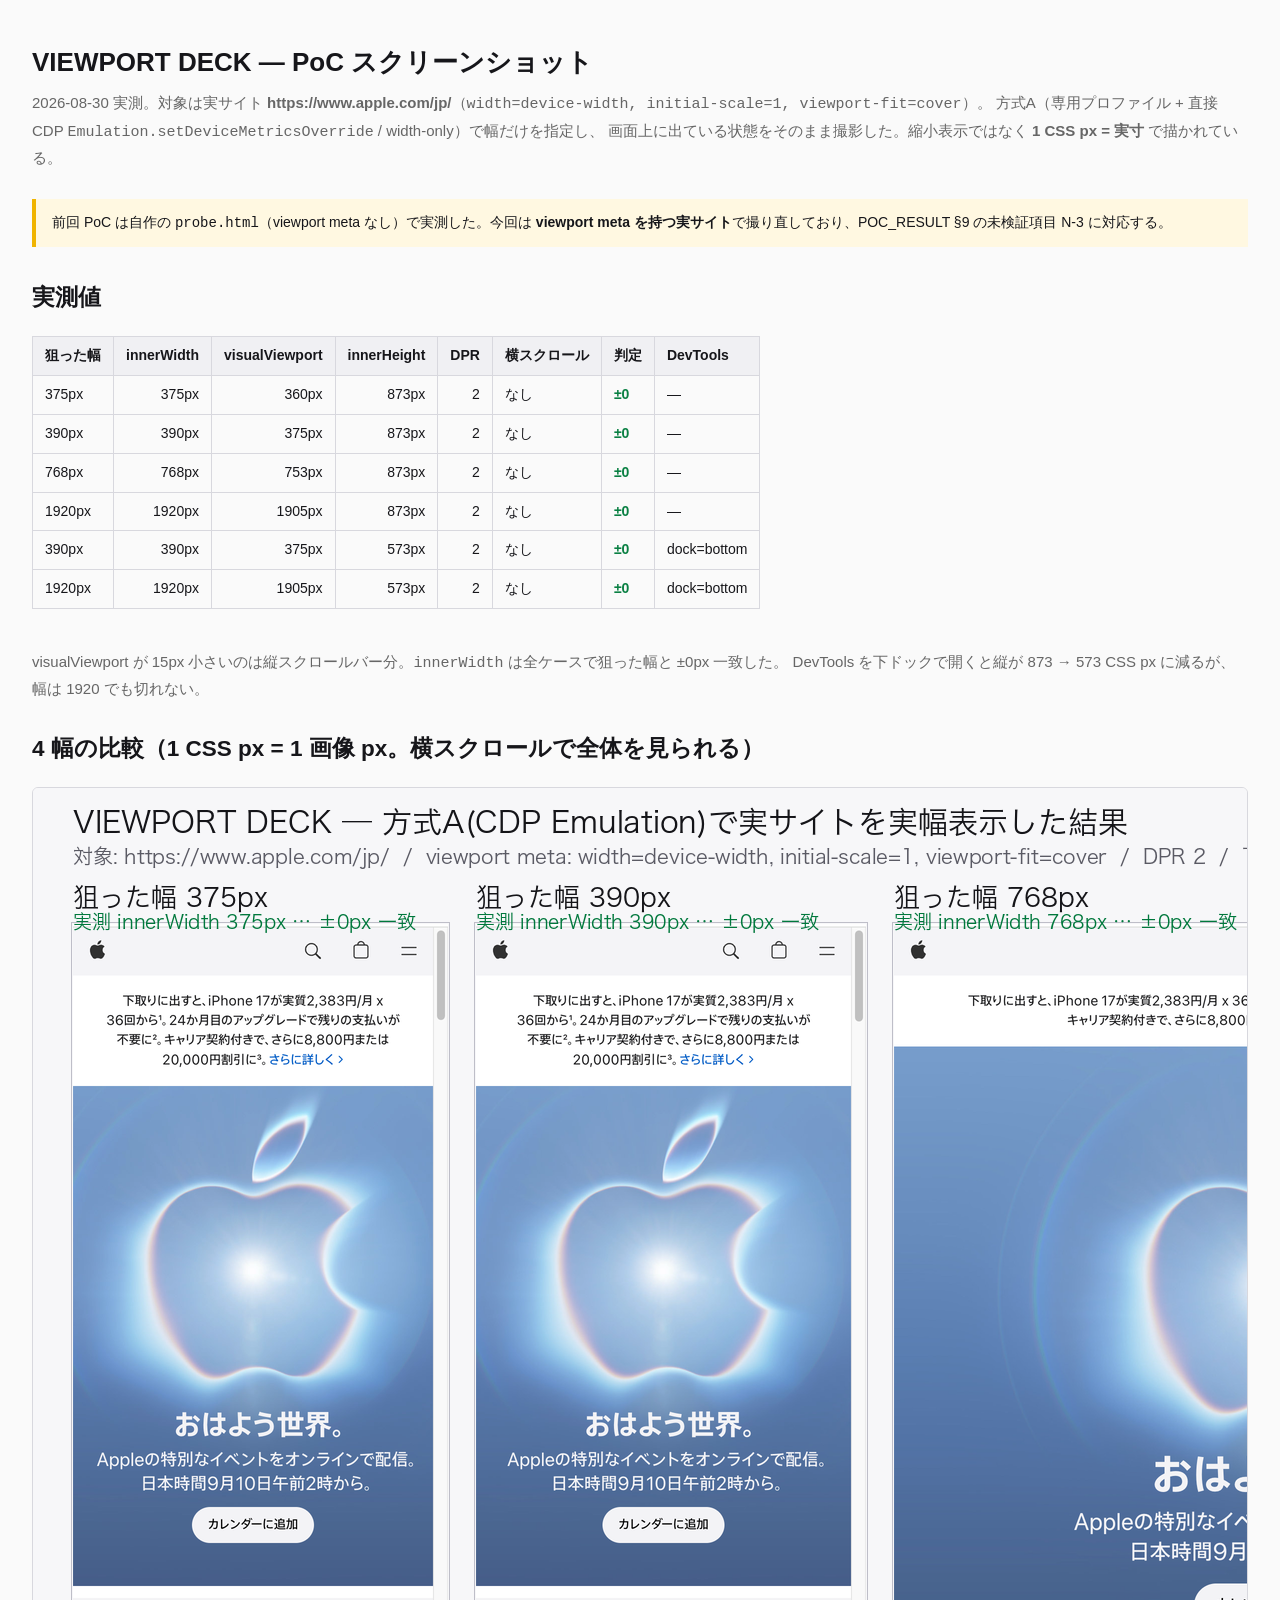
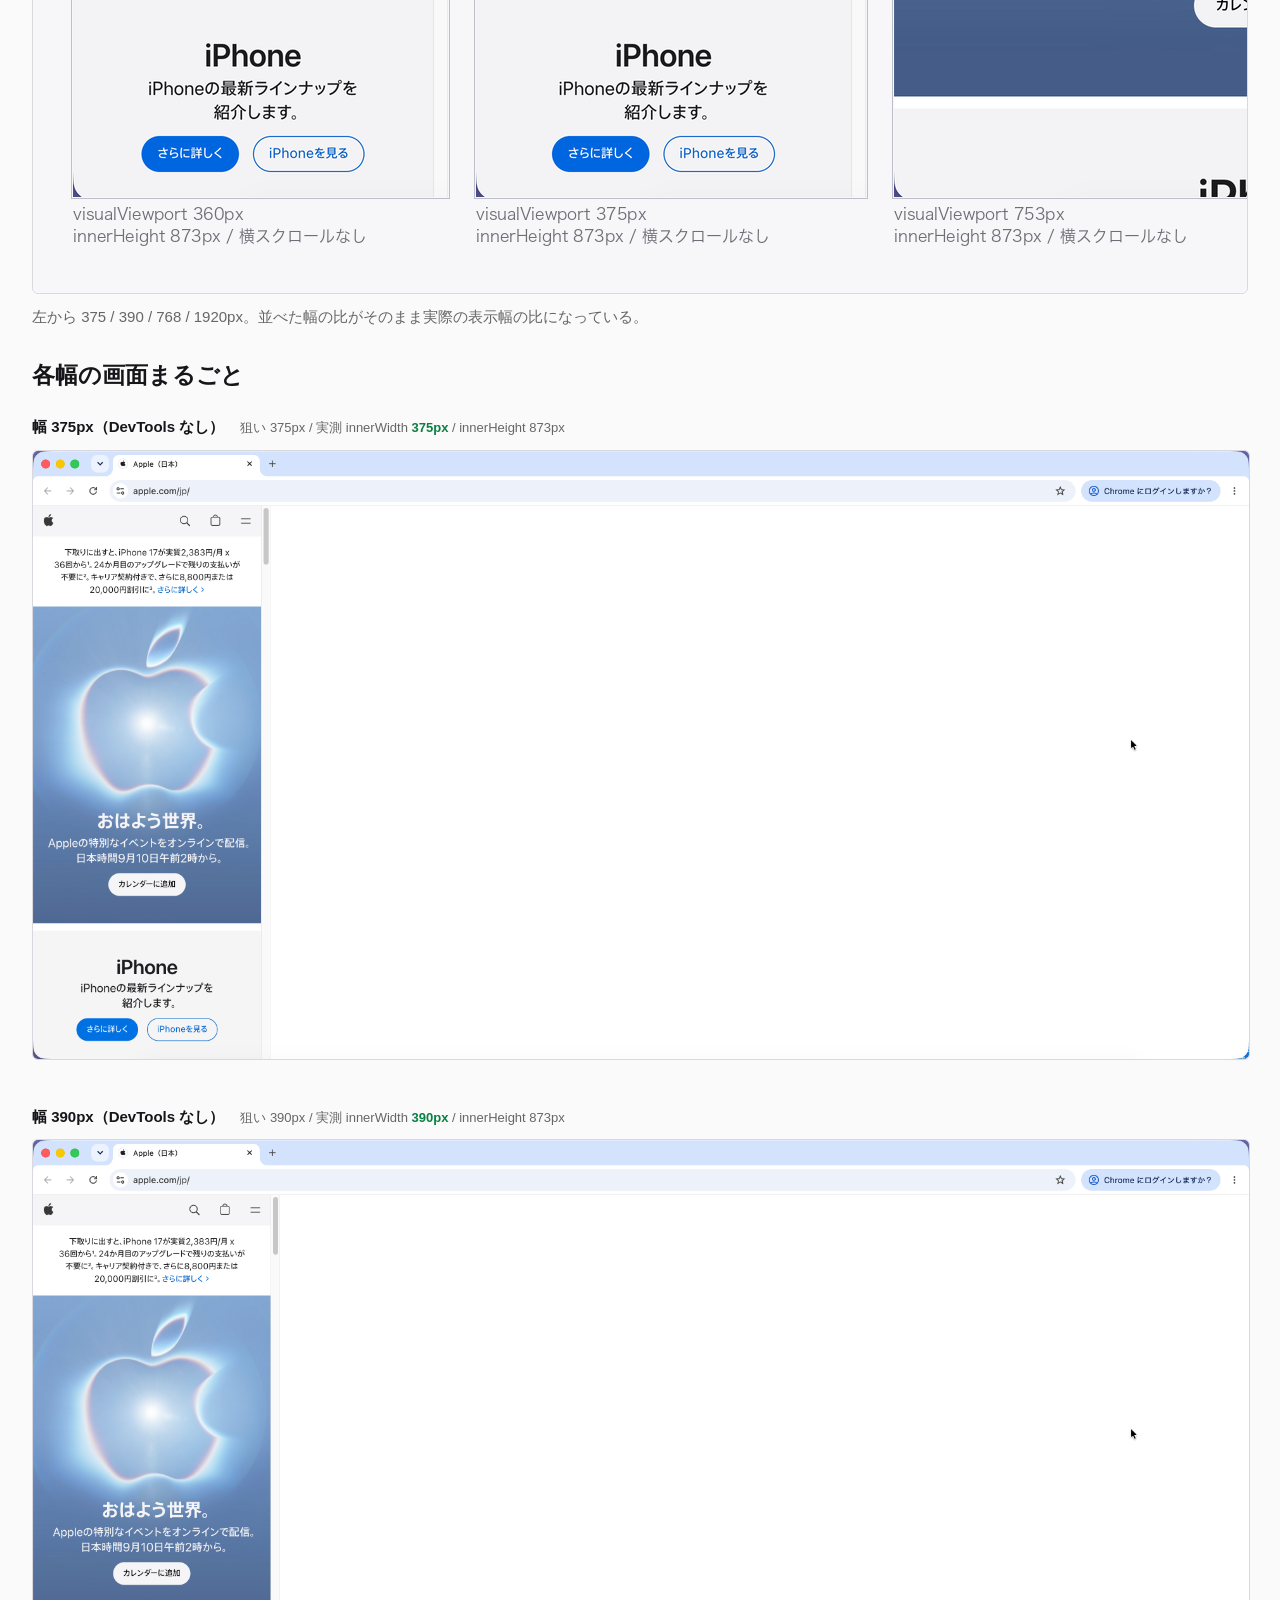
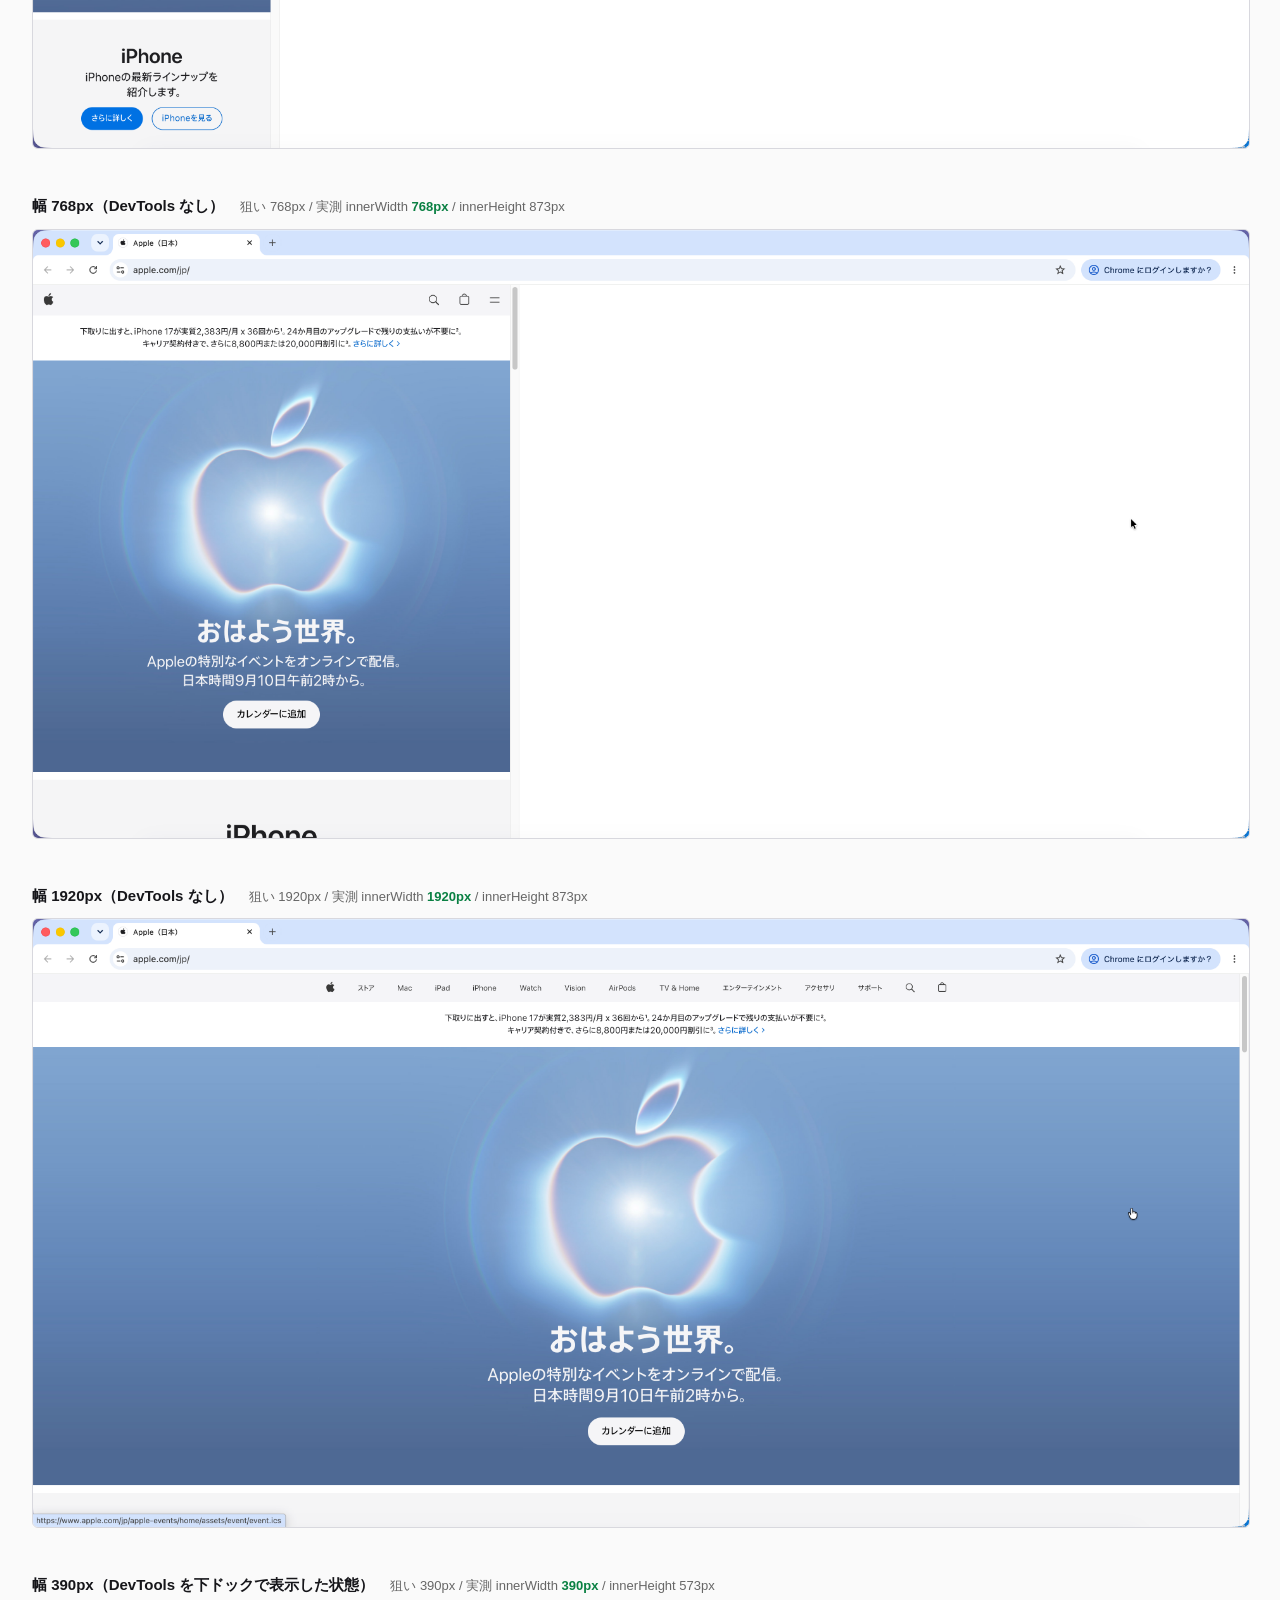
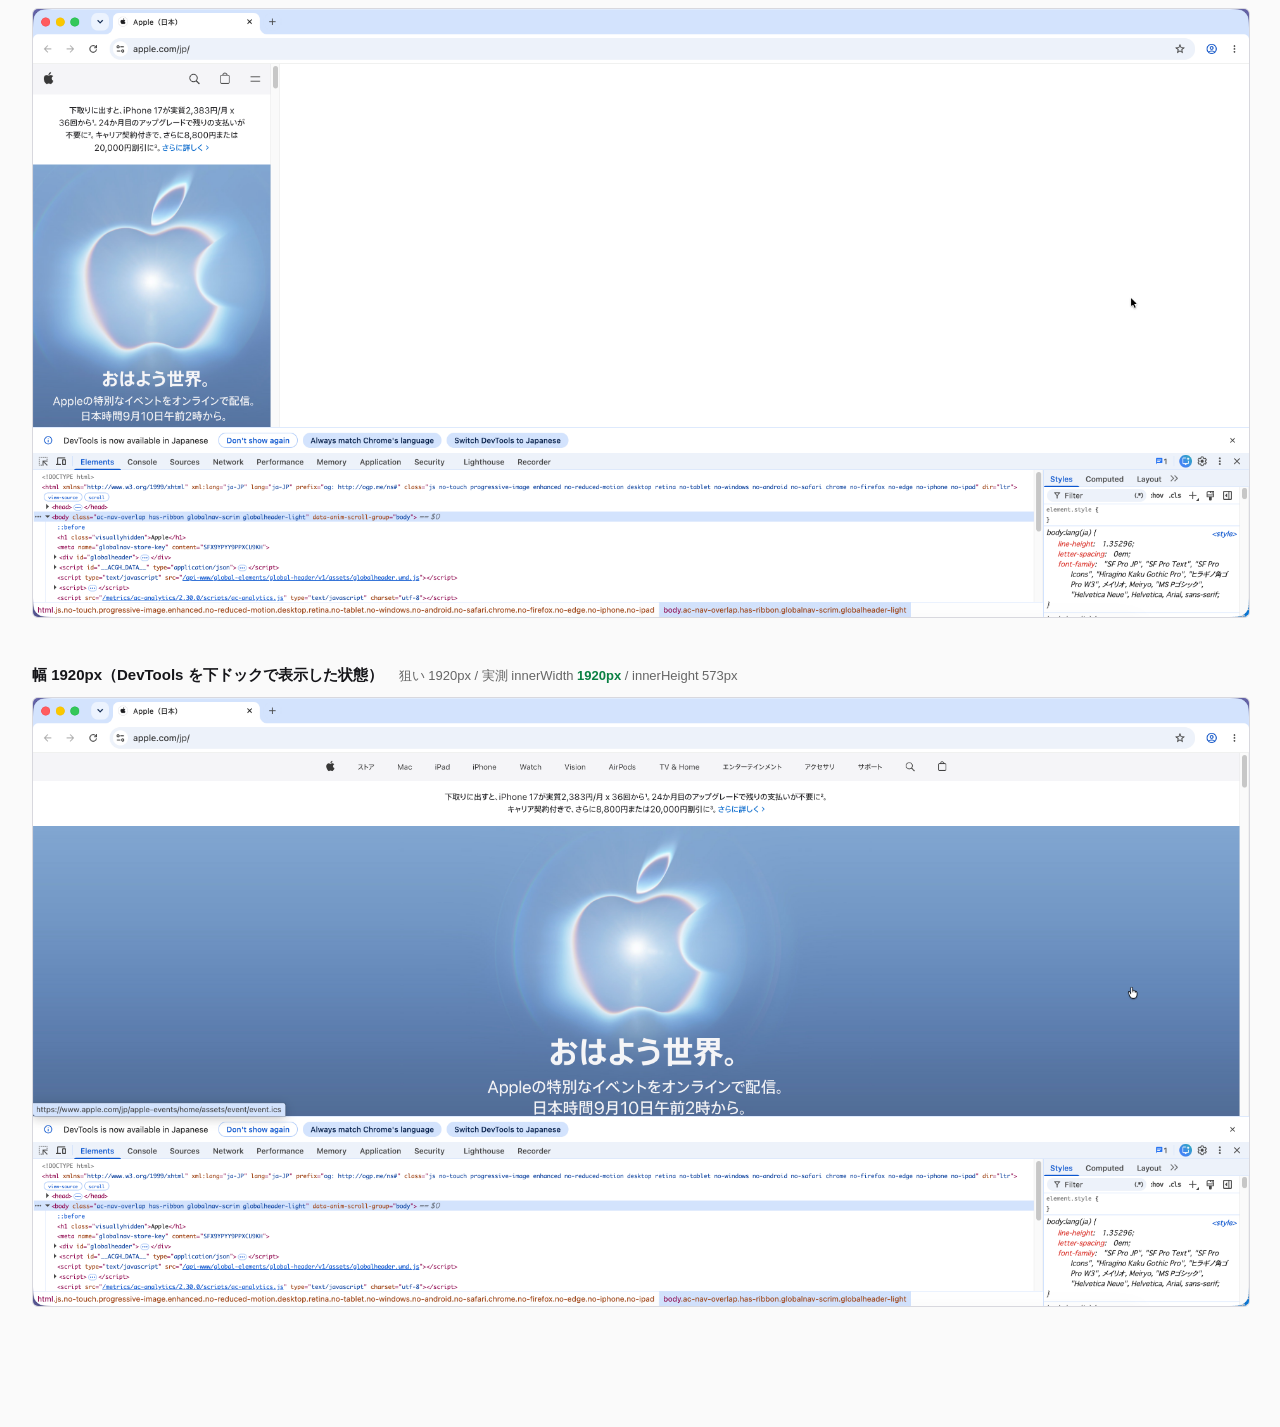
==== docs/screenshots/index.html @ 29eea128 "VIEWPORT BREAK 1.0.2 — 公開用リポジトリの初期コミット Chrome ウィンドウを 375/390px などのレスポンシブ確認幅へ即座に切り替え、 Chrome の 500px " ====
<!doctype html>
<meta charset="utf-8">
<title>VIEWPORT DECK — PoC スクリーンショット（2026-08-30）</title>
<style>
  :root { color-scheme: light dark; }
  body { margin:0; padding:40px 32px 80px; font:15px/1.7 -apple-system,"Hiragino Sans",sans-serif;
         background:#fafafa; color:#16161a; }
  @media (prefers-color-scheme: dark) { body { background:#111214; color:#e8e8ea; } }
  .wrap { max-width:1400px; margin:0 auto; }
  h1 { font-size:26px; margin:0 0 6px; }
  .lead { color:#666; margin:0 0 28px; }
  @media (prefers-color-scheme: dark) { .lead { color:#9a9aa2; } }
  table { border-collapse:collapse; margin:0 0 40px; font-size:14px; }
  th,td { border:1px solid #d8d8de; padding:7px 12px; text-align:left; }
  @media (prefers-color-scheme: dark) { th,td { border-color:#33343a; } }
  th { background:#f0f0f3; }
  @media (prefers-color-scheme: dark) { th { background:#1d1e22; } }
  td.n { text-align:right; font-variant-numeric:tabular-nums; }
  td.ok { color:#0a8043; font-weight:700; }
  .g { color:#0a8043; }
  figure { margin:0 0 44px; }
  figcaption { display:flex; gap:16px; align-items:baseline; flex-wrap:wrap; margin-bottom:10px; }
  figcaption span { color:#666; font-size:13px; }
  @media (prefers-color-scheme: dark) { figcaption span { color:#9a9aa2; } }
  img { max-width:100%; border:1px solid #d8d8de; border-radius:6px; display:block; }
  .scroll { overflow-x:auto; border:1px solid #d8d8de; border-radius:6px; }
  .scroll img { max-width:none; border:0; border-radius:0; }
  .note { background:#fff8e1; border-left:4px solid #f0b400; padding:12px 16px; margin:0 0 32px; font-size:14px; }
  @media (prefers-color-scheme: dark) { .note { background:#2a2413; } }
</style>
<div class=wrap>
  <h1>VIEWPORT DECK — PoC スクリーンショット</h1>
  <p class=lead>2026-08-30 実測。対象は実サイト <b>https://www.apple.com/jp/</b>（<code>width=device-width, initial-scale=1, viewport-fit=cover</code>）。
  方式A（専用プロファイル + 直接 CDP <code>Emulation.setDeviceMetricsOverride</code> / width-only）で幅だけを指定し、
  画面上に出ている状態をそのまま撮影した。縮小表示ではなく <b>1 CSS px = 実寸</b> で描かれている。</p>

  <div class=note>前回 PoC は自作の <code>probe.html</code>（viewport meta なし）で実測した。今回は
  <b>viewport meta を持つ実サイト</b>で撮り直しており、POC_RESULT §9 の未検証項目 N-3 に対応する。</div>

  <h2>実測値</h2>
  <table>
    <tr><th>狙った幅</th><th>innerWidth</th><th>visualViewport</th><th>innerHeight</th><th>DPR</th><th>横スクロール</th><th>判定</th><th>DevTools</th></tr>
      <tr><td>375px</td><td class=n>375px</td><td class=n>360px</td><td class=n>873px</td><td class=n>2</td><td>なし</td><td class=ok>±0</td><td>—</td></tr>
      <tr><td>390px</td><td class=n>390px</td><td class=n>375px</td><td class=n>873px</td><td class=n>2</td><td>なし</td><td class=ok>±0</td><td>—</td></tr>
      <tr><td>768px</td><td class=n>768px</td><td class=n>753px</td><td class=n>873px</td><td class=n>2</td><td>なし</td><td class=ok>±0</td><td>—</td></tr>
      <tr><td>1920px</td><td class=n>1920px</td><td class=n>1905px</td><td class=n>873px</td><td class=n>2</td><td>なし</td><td class=ok>±0</td><td>—</td></tr>
      <tr><td>390px</td><td class=n>390px</td><td class=n>375px</td><td class=n>573px</td><td class=n>2</td><td>なし</td><td class=ok>±0</td><td>dock=bottom</td></tr>
      <tr><td>1920px</td><td class=n>1920px</td><td class=n>1905px</td><td class=n>573px</td><td class=n>2</td><td>なし</td><td class=ok>±0</td><td>dock=bottom</td></tr>
  </table>
  <p class=lead>visualViewport が 15px 小さいのは縦スクロールバー分。<code>innerWidth</code> は全ケースで狙った幅と ±0px 一致した。
  DevTools を下ドックで開くと縦が 873 → 573 CSS px に減るが、幅は 1920 でも切れない。</p>

  <h2>4 幅の比較（1 CSS px = 1 画像 px。横スクロールで全体を見られる）</h2>
  <div class=scroll><img src="comparison-4widths.png" alt="375/390/768/1920 の比較"></div>
  <p class=lead style="margin-top:10px">左から 375 / 390 / 768 / 1920px。並べた幅の比がそのまま実際の表示幅の比になっている。</p>

  <h2>各幅の画面まるごと</h2>
    <figure>
      <figcaption><b>幅 375px（DevTools なし）</b><span>狙い 375px / 実測 innerWidth <b class=g>375px</b> / innerHeight 873px</span></figcaption>
      <img src="viewport-0375px.png" alt="幅 375px（DevTools なし）">
    </figure>
    <figure>
      <figcaption><b>幅 390px（DevTools なし）</b><span>狙い 390px / 実測 innerWidth <b class=g>390px</b> / innerHeight 873px</span></figcaption>
      <img src="viewport-0390px.png" alt="幅 390px（DevTools なし）">
    </figure>
    <figure>
      <figcaption><b>幅 768px（DevTools なし）</b><span>狙い 768px / 実測 innerWidth <b class=g>768px</b> / innerHeight 873px</span></figcaption>
      <img src="viewport-0768px.png" alt="幅 768px（DevTools なし）">
    </figure>
    <figure>
      <figcaption><b>幅 1920px（DevTools なし）</b><span>狙い 1920px / 実測 innerWidth <b class=g>1920px</b> / innerHeight 873px</span></figcaption>
      <img src="viewport-1920px.png" alt="幅 1920px（DevTools なし）">
    </figure>
    <figure>
      <figcaption><b>幅 390px（DevTools を下ドックで表示した状態）</b><span>狙い 390px / 実測 innerWidth <b class=g>390px</b> / innerHeight 573px</span></figcaption>
      <img src="viewport-devtools-bottom-0390px.png" alt="幅 390px（DevTools を下ドックで表示した状態）">
    </figure>
    <figure>
      <figcaption><b>幅 1920px（DevTools を下ドックで表示した状態）</b><span>狙い 1920px / 実測 innerWidth <b class=g>1920px</b> / innerHeight 573px</span></figcaption>
      <img src="viewport-devtools-bottom-1920px.png" alt="幅 1920px（DevTools を下ドックで表示した状態）">
    </figure>
</div>
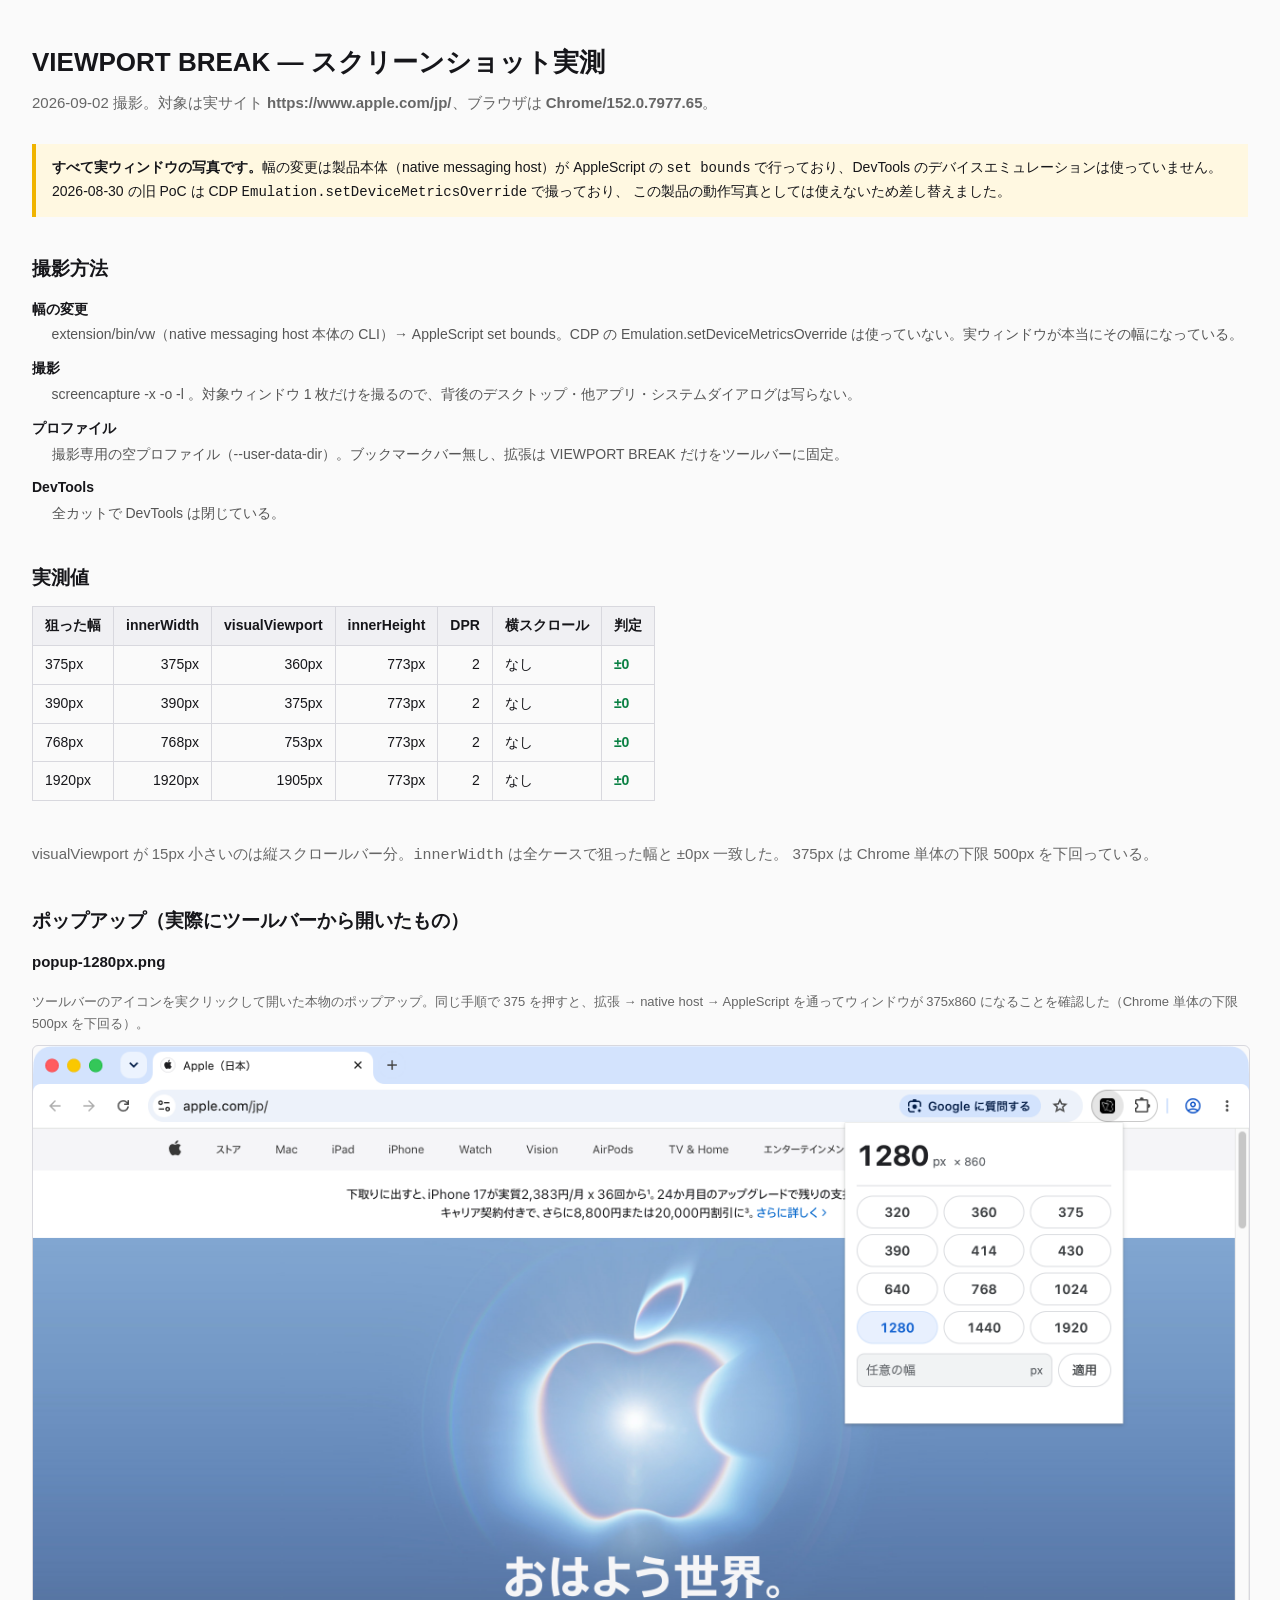
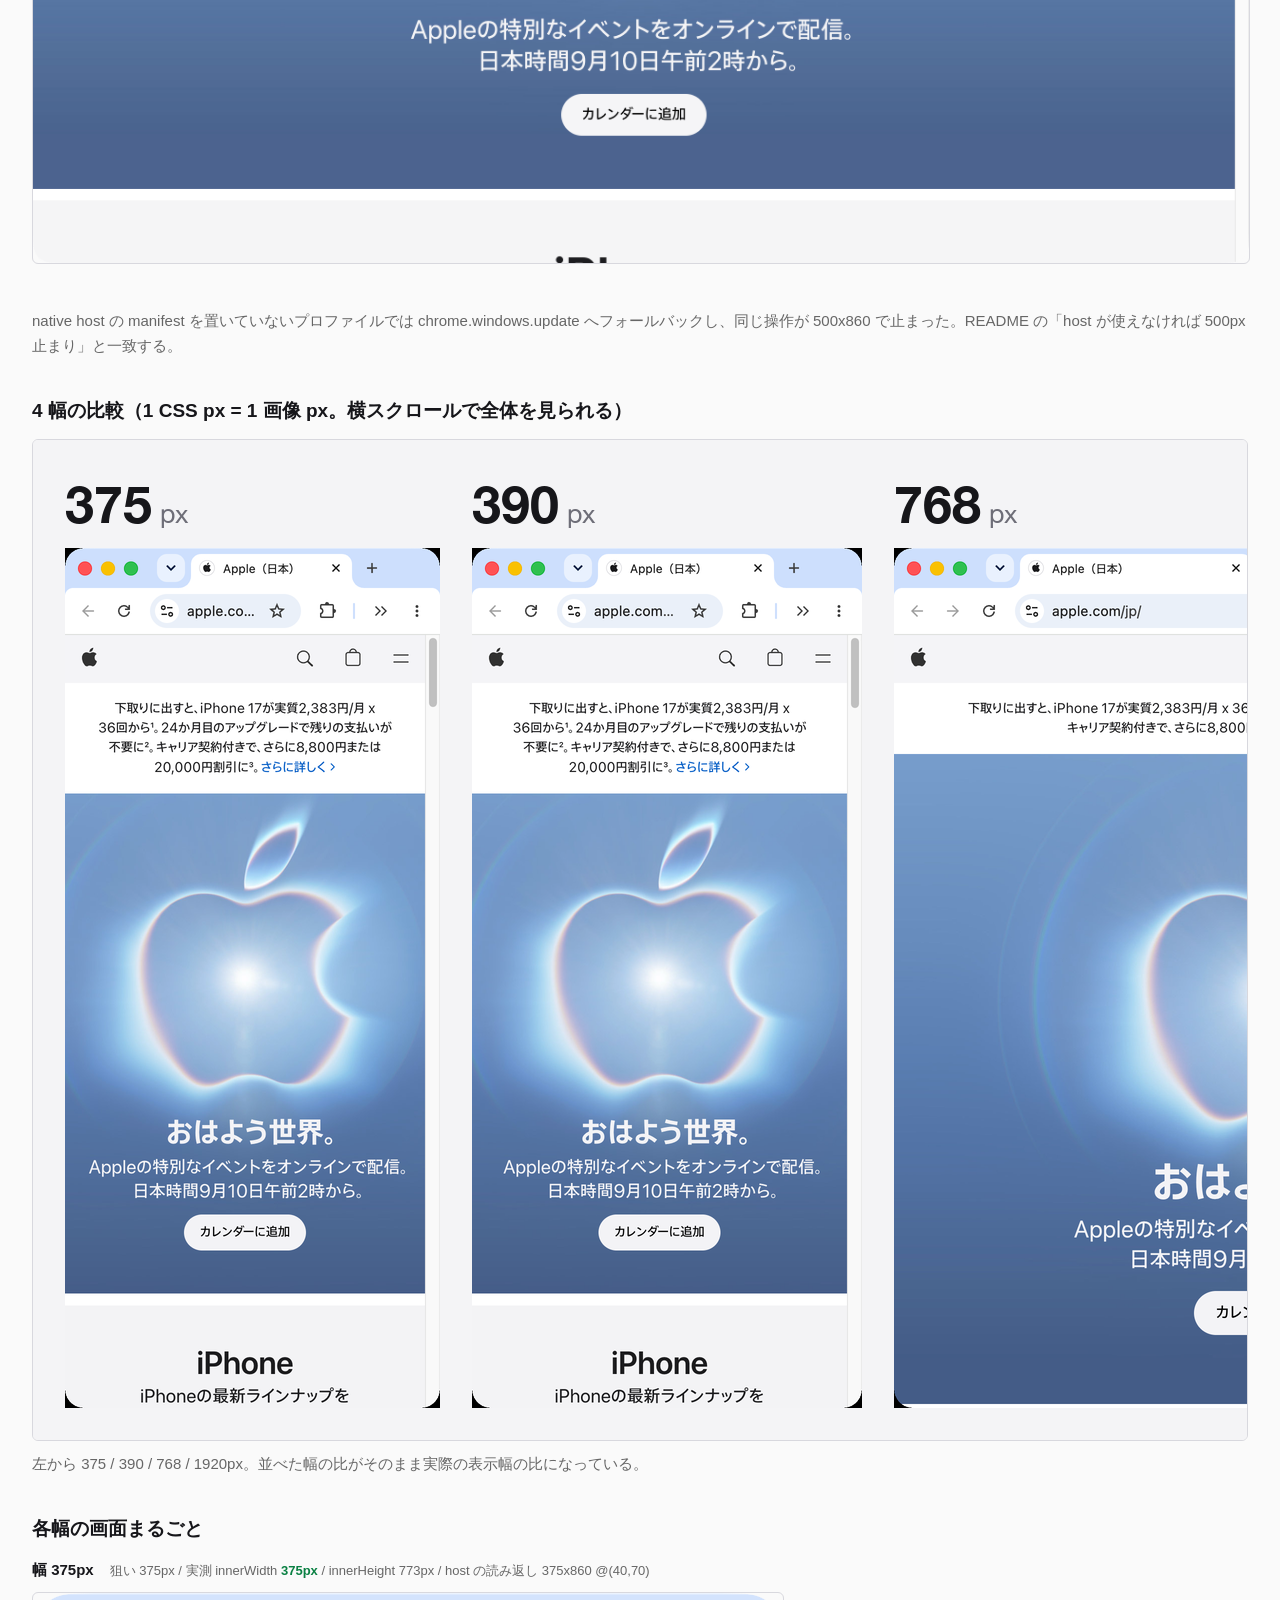
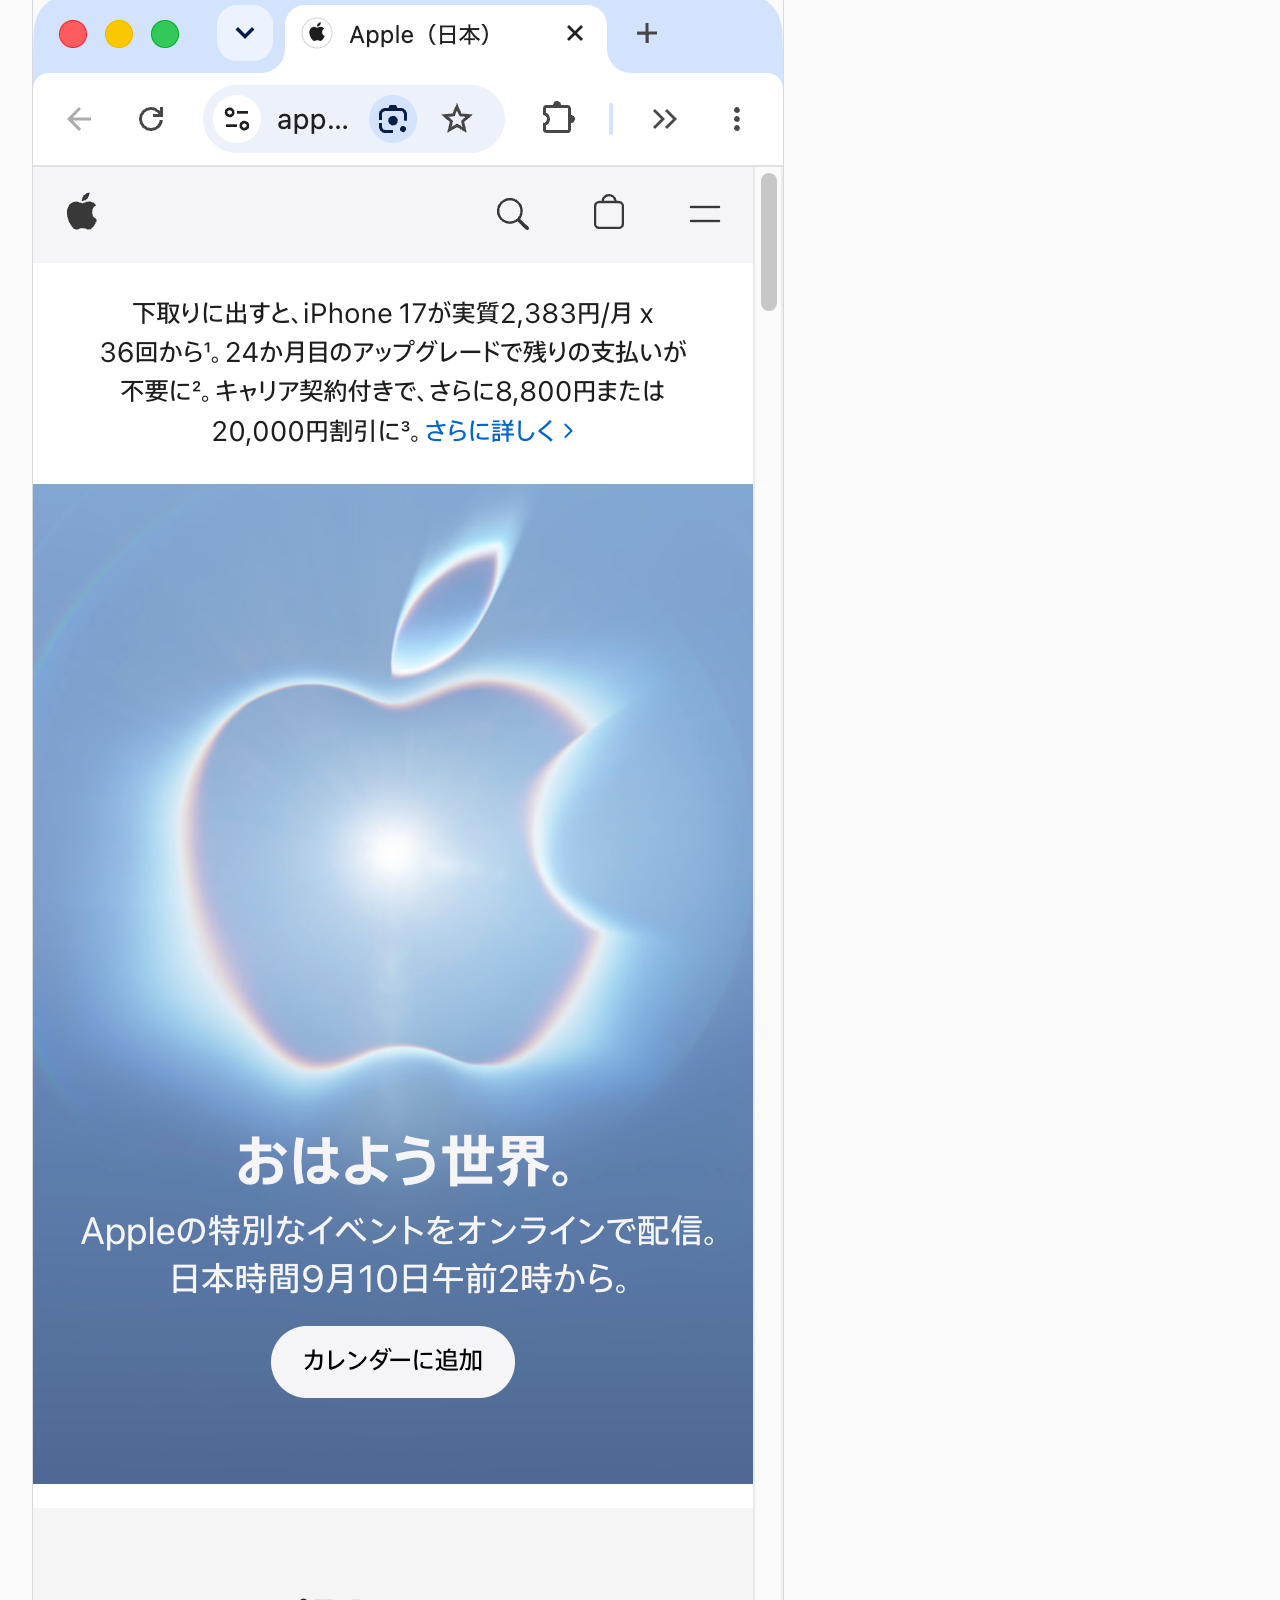
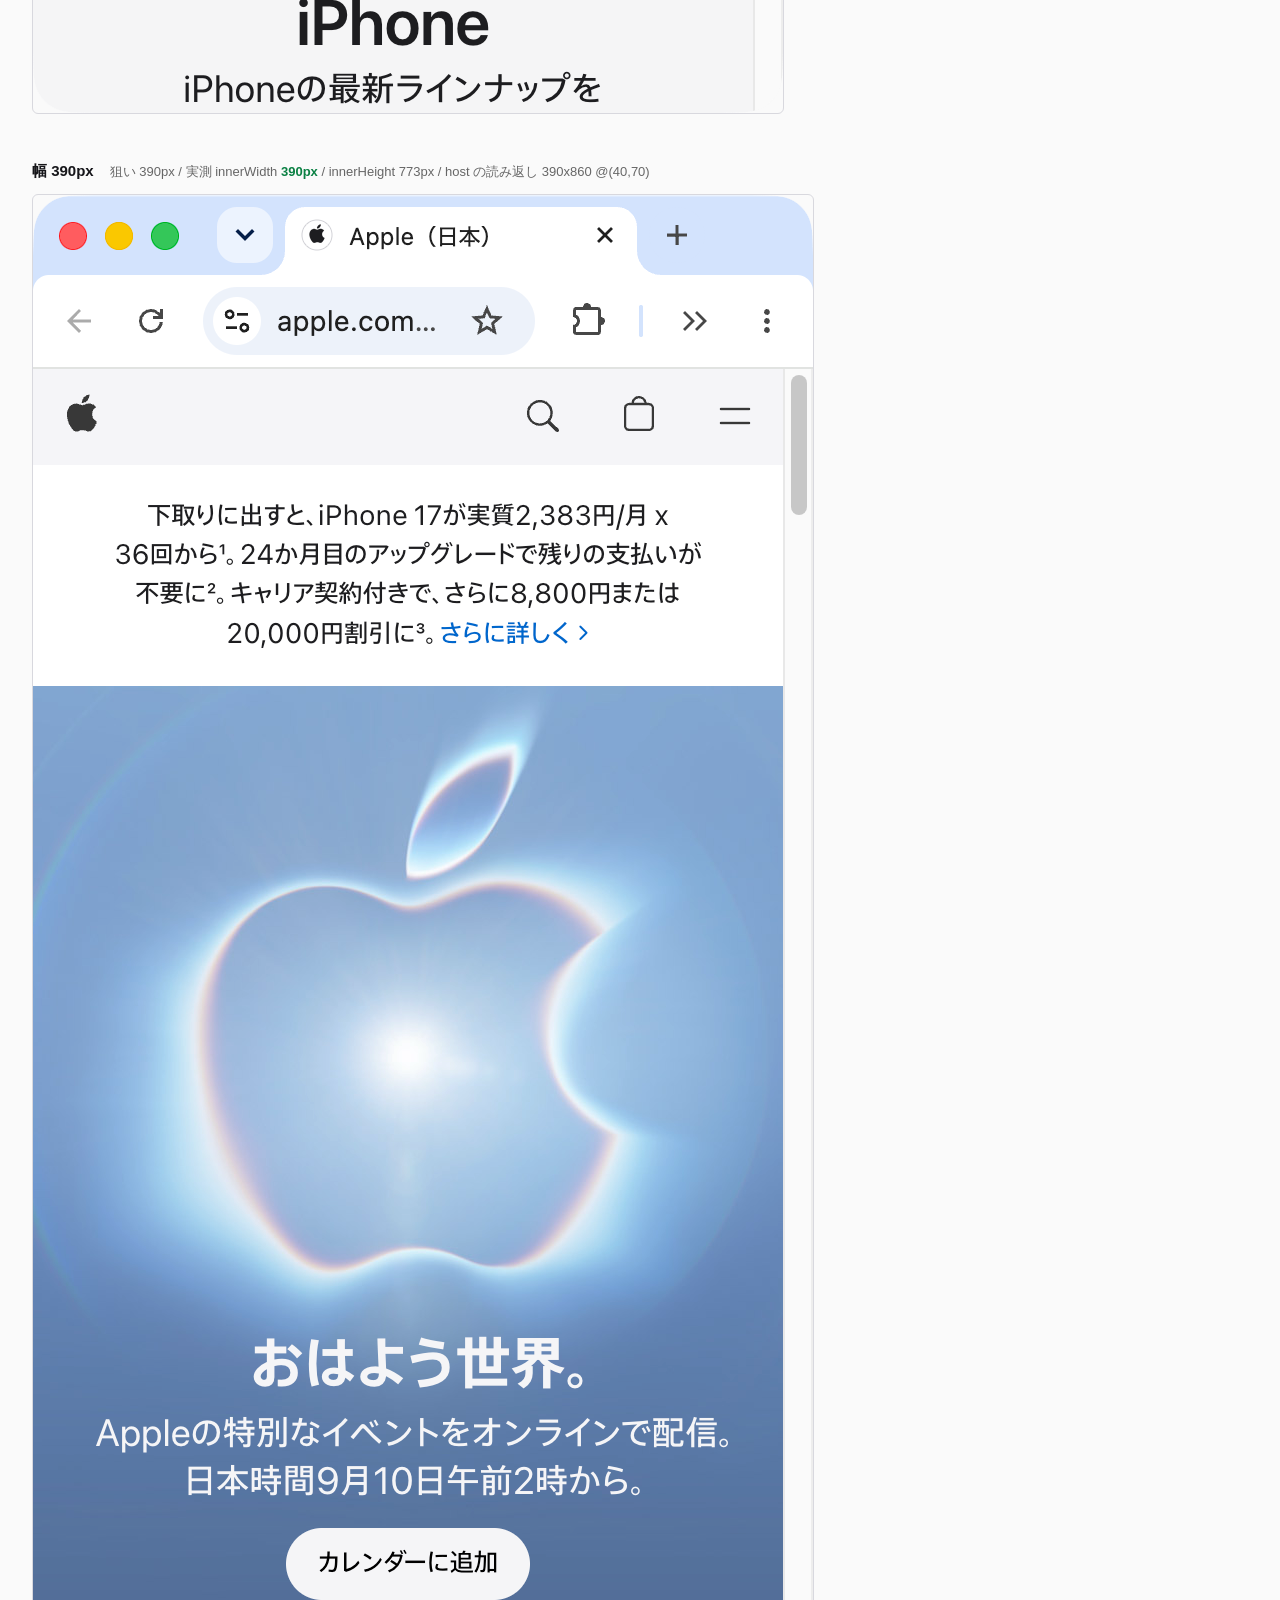
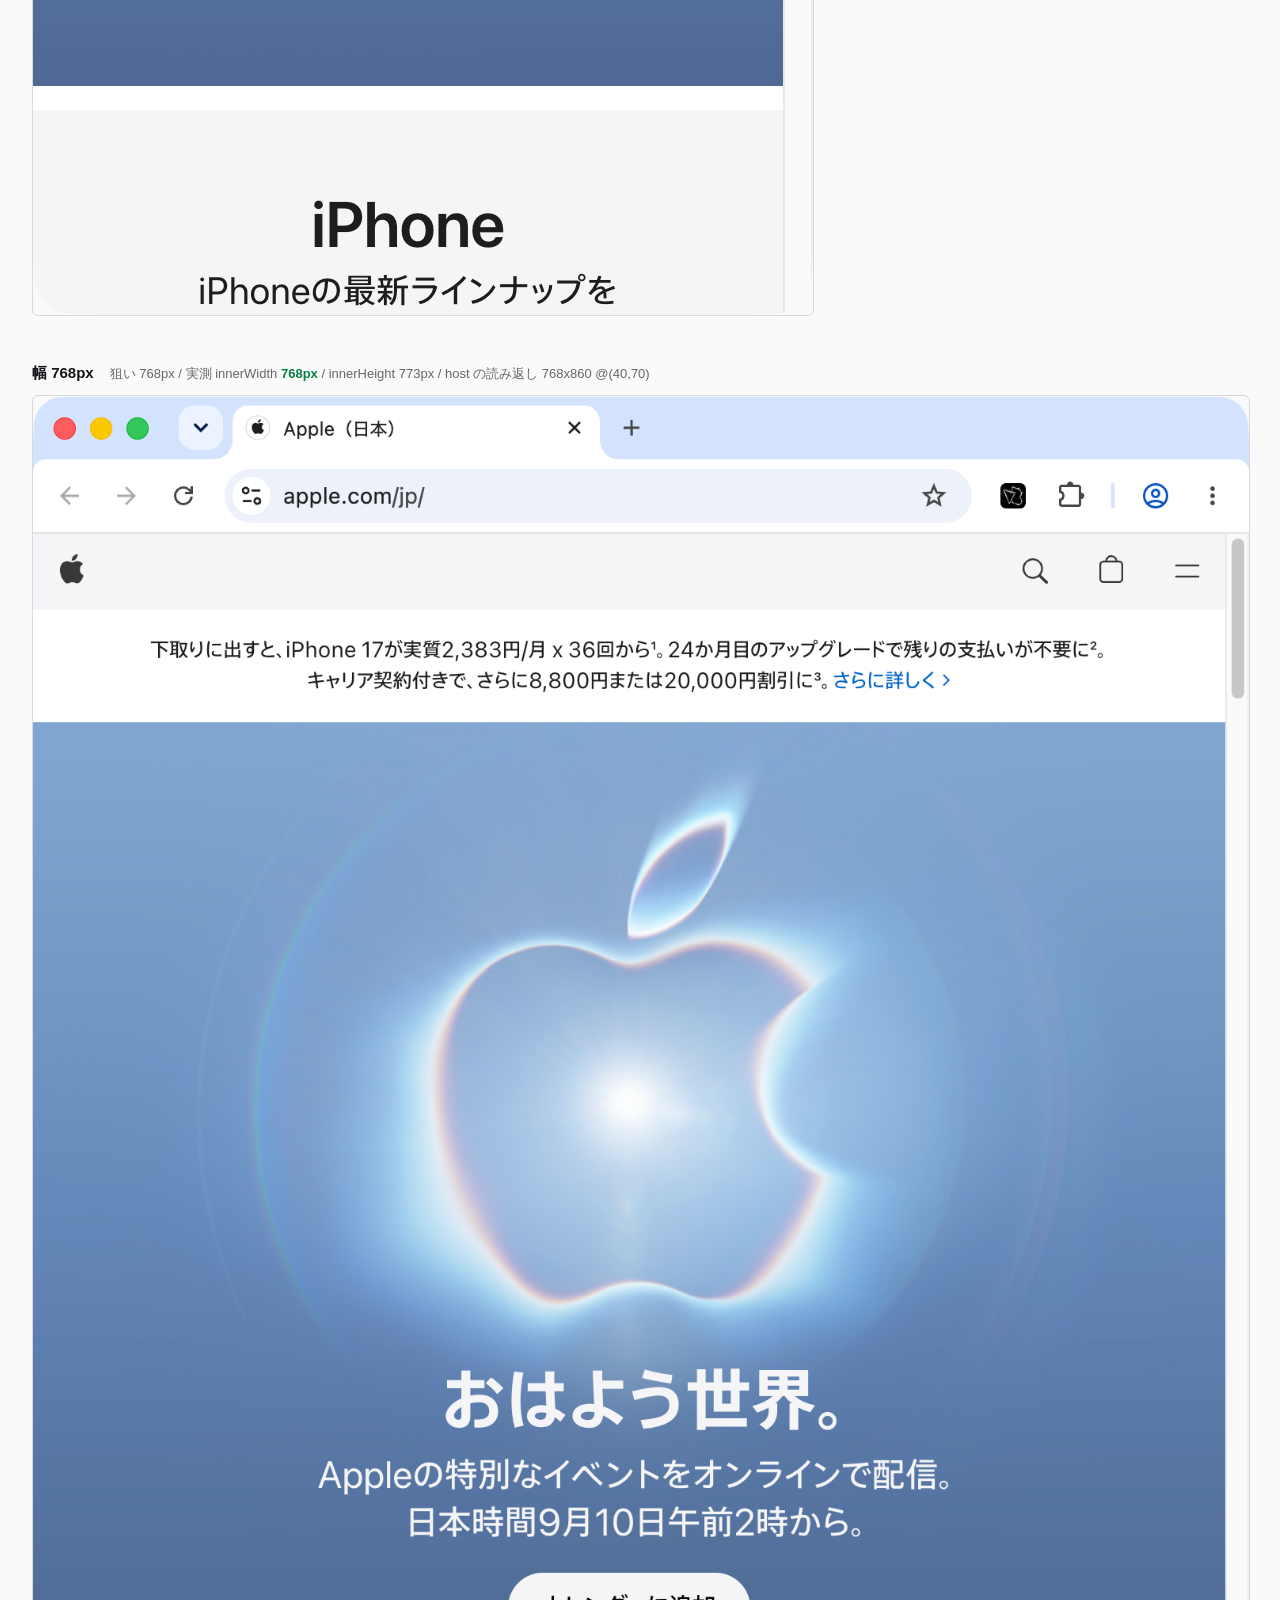
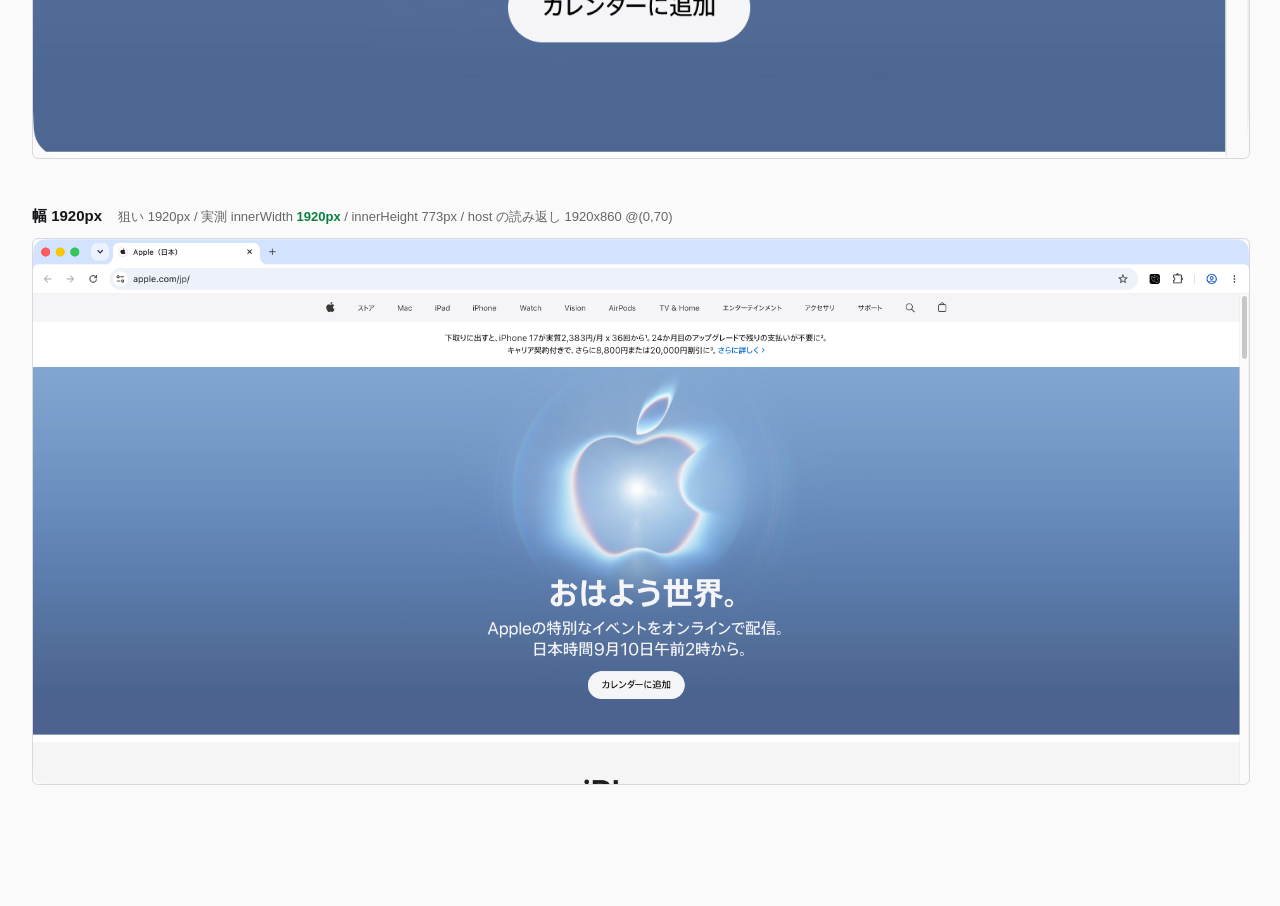
==== commit d8b84209: "README のスクリーンショットを実ウィンドウの撮り直しへ差し替える 旧 docs/screenshots/ は CDP Emulation.setDeviceMetricsOverride で撮っ" ====
--- a/docs/screenshots/index.html
+++ b/docs/screenshots/index.html
@@ -1,6 +1,6 @@
 <!doctype html>
 <meta charset="utf-8">
-<title>VIEWPORT DECK — PoC スクリーンショット（2026-08-30）</title>
+<title>VIEWPORT BREAK — スクリーンショット実測（2026-09-02）</title>
 <style>
   :root { color-scheme: light dark; }
   body { margin:0; padding:40px 32px 80px; font:15px/1.7 -apple-system,"Hiragino Sans",sans-serif;
@@ -8,6 +8,7 @@
   @media (prefers-color-scheme: dark) { body { background:#111214; color:#e8e8ea; } }
   .wrap { max-width:1400px; margin:0 auto; }
   h1 { font-size:26px; margin:0 0 6px; }
+  h2 { font-size:19px; margin:36px 0 12px; }
   .lead { color:#666; margin:0 0 28px; }
   @media (prefers-color-scheme: dark) { .lead { color:#9a9aa2; } }
   table { border-collapse:collapse; margin:0 0 40px; font-size:14px; }
@@ -27,28 +28,45 @@
   .scroll img { max-width:none; border:0; border-radius:0; }
   .note { background:#fff8e1; border-left:4px solid #f0b400; padding:12px 16px; margin:0 0 32px; font-size:14px; }
   @media (prefers-color-scheme: dark) { .note { background:#2a2413; } }
+  dl { margin:0 0 32px; font-size:14px; }
+  dt { font-weight:700; margin-top:10px; }
+  dd { margin:2px 0 0 1.4em; color:#555; }
+  @media (prefers-color-scheme: dark) { dd { color:#a6a6ae; } }
 </style>
 <div class=wrap>
-  <h1>VIEWPORT DECK — PoC スクリーンショット</h1>
-  <p class=lead>2026-08-30 実測。対象は実サイト <b>https://www.apple.com/jp/</b>（<code>width=device-width, initial-scale=1, viewport-fit=cover</code>）。
-  方式A（専用プロファイル + 直接 CDP <code>Emulation.setDeviceMetricsOverride</code> / width-only）で幅だけを指定し、
-  画面上に出ている状態をそのまま撮影した。縮小表示ではなく <b>1 CSS px = 実寸</b> で描かれている。</p>
+  <h1>VIEWPORT BREAK — スクリーンショット実測</h1>
+  <p class=lead>2026-09-02 撮影。対象は実サイト <b>https://www.apple.com/jp/</b>、ブラウザは <b>Chrome/152.0.7977.65</b>。</p>
 
-  <div class=note>前回 PoC は自作の <code>probe.html</code>（viewport meta なし）で実測した。今回は
-  <b>viewport meta を持つ実サイト</b>で撮り直しており、POC_RESULT §9 の未検証項目 N-3 に対応する。</div>
+  <div class=note><b>すべて実ウィンドウの写真です。</b>幅の変更は製品本体（native messaging host）が
+  AppleScript の <code>set bounds</code> で行っており、DevTools のデバイスエミュレーションは使っていません。
+  2026-08-30 の旧 PoC は CDP <code>Emulation.setDeviceMetricsOverride</code> で撮っており、
+  この製品の動作写真としては使えないため差し替えました。</div>
+
+  <h2>撮影方法</h2>
+  <dl>
+    <dt>幅の変更</dt><dd>extension/bin/vw（native messaging host 本体の CLI）→ AppleScript set bounds。CDP の Emulation.setDeviceMetricsOverride は使っていない。実ウィンドウが本当にその幅になっている。</dd>
+    <dt>撮影</dt><dd>screencapture -x -o -l <CGWindowID>。対象ウィンドウ 1 枚だけを撮るので、背後のデスクトップ・他アプリ・システムダイアログは写らない。</dd>
+    <dt>プロファイル</dt><dd>撮影専用の空プロファイル（--user-data-dir）。ブックマークバー無し、拡張は VIEWPORT BREAK だけをツールバーに固定。</dd>
+    <dt>DevTools</dt><dd>全カットで DevTools は閉じている。</dd>
+  </dl>
 
   <h2>実測値</h2>
   <table>
-    <tr><th>狙った幅</th><th>innerWidth</th><th>visualViewport</th><th>innerHeight</th><th>DPR</th><th>横スクロール</th><th>判定</th><th>DevTools</th></tr>
-      <tr><td>375px</td><td class=n>375px</td><td class=n>360px</td><td class=n>873px</td><td class=n>2</td><td>なし</td><td class=ok>±0</td><td>—</td></tr>
-      <tr><td>390px</td><td class=n>390px</td><td class=n>375px</td><td class=n>873px</td><td class=n>2</td><td>なし</td><td class=ok>±0</td><td>—</td></tr>
-      <tr><td>768px</td><td class=n>768px</td><td class=n>753px</td><td class=n>873px</td><td class=n>2</td><td>なし</td><td class=ok>±0</td><td>—</td></tr>
-      <tr><td>1920px</td><td class=n>1920px</td><td class=n>1905px</td><td class=n>873px</td><td class=n>2</td><td>なし</td><td class=ok>±0</td><td>—</td></tr>
-      <tr><td>390px</td><td class=n>390px</td><td class=n>375px</td><td class=n>573px</td><td class=n>2</td><td>なし</td><td class=ok>±0</td><td>dock=bottom</td></tr>
-      <tr><td>1920px</td><td class=n>1920px</td><td class=n>1905px</td><td class=n>573px</td><td class=n>2</td><td>なし</td><td class=ok>±0</td><td>dock=bottom</td></tr>
+    <tr><th>狙った幅</th><th>innerWidth</th><th>visualViewport</th><th>innerHeight</th><th>DPR</th><th>横スクロール</th><th>判定</th></tr>
+      <tr><td>375px</td><td class=n>375px</td><td class=n>360px</td><td class=n>773px</td><td class=n>2</td><td>なし</td><td class=ok>±0</td></tr>
+      <tr><td>390px</td><td class=n>390px</td><td class=n>375px</td><td class=n>773px</td><td class=n>2</td><td>なし</td><td class=ok>±0</td></tr>
+      <tr><td>768px</td><td class=n>768px</td><td class=n>753px</td><td class=n>773px</td><td class=n>2</td><td>なし</td><td class=ok>±0</td></tr>
+      <tr><td>1920px</td><td class=n>1920px</td><td class=n>1905px</td><td class=n>773px</td><td class=n>2</td><td>なし</td><td class=ok>±0</td></tr>
   </table>
   <p class=lead>visualViewport が 15px 小さいのは縦スクロールバー分。<code>innerWidth</code> は全ケースで狙った幅と ±0px 一致した。
-  DevTools を下ドックで開くと縦が 873 → 573 CSS px に減るが、幅は 1920 でも切れない。</p>
+  375px は Chrome 単体の下限 500px を下回っている。</p>
+
+  <h2>ポップアップ（実際にツールバーから開いたもの）</h2>
+  <figure>
+    <figcaption><b>popup-1280px.png</b><span>ツールバーのアイコンを実クリックして開いた本物のポップアップ。同じ手順で 375 を押すと、拡張 → native host → AppleScript を通ってウィンドウが 375x860 になることを確認した（Chrome 単体の下限 500px を下回る）。</span></figcaption>
+    <img src="popup-1280px.png" alt="VIEWPORT BREAK のポップアップ">
+  </figure>
+  <p class=lead>native host の manifest を置いていないプロファイルでは chrome.windows.update へフォールバックし、同じ操作が 500x860 で止まった。README の「host が使えなければ 500px 止まり」と一致する。</p>
 
   <h2>4 幅の比較（1 CSS px = 1 画像 px。横スクロールで全体を見られる）</h2>
   <div class=scroll><img src="comparison-4widths.png" alt="375/390/768/1920 の比較"></div>
@@ -56,27 +74,19 @@
 
   <h2>各幅の画面まるごと</h2>
     <figure>
-      <figcaption><b>幅 375px（DevTools なし）</b><span>狙い 375px / 実測 innerWidth <b class=g>375px</b> / innerHeight 873px</span></figcaption>
-      <img src="viewport-0375px.png" alt="幅 375px（DevTools なし）">
+      <figcaption><b>幅 375px</b><span>狙い 375px / 実測 innerWidth <b class=g>375px</b> / innerHeight 773px / host の読み返し 375x860 @(40,70)</span></figcaption>
+      <img src="viewport-0375px.png" alt="幅 375px の Chrome ウィンドウ">
     </figure>
     <figure>
-      <figcaption><b>幅 390px（DevTools なし）</b><span>狙い 390px / 実測 innerWidth <b class=g>390px</b> / innerHeight 873px</span></figcaption>
-      <img src="viewport-0390px.png" alt="幅 390px（DevTools なし）">
+      <figcaption><b>幅 390px</b><span>狙い 390px / 実測 innerWidth <b class=g>390px</b> / innerHeight 773px / host の読み返し 390x860 @(40,70)</span></figcaption>
+      <img src="viewport-0390px.png" alt="幅 390px の Chrome ウィンドウ">
     </figure>
     <figure>
-      <figcaption><b>幅 768px（DevTools なし）</b><span>狙い 768px / 実測 innerWidth <b class=g>768px</b> / innerHeight 873px</span></figcaption>
-      <img src="viewport-0768px.png" alt="幅 768px（DevTools なし）">
+      <figcaption><b>幅 768px</b><span>狙い 768px / 実測 innerWidth <b class=g>768px</b> / innerHeight 773px / host の読み返し 768x860 @(40,70)</span></figcaption>
+      <img src="viewport-0768px.png" alt="幅 768px の Chrome ウィンドウ">
     </figure>
     <figure>
-      <figcaption><b>幅 1920px（DevTools なし）</b><span>狙い 1920px / 実測 innerWidth <b class=g>1920px</b> / innerHeight 873px</span></figcaption>
-      <img src="viewport-1920px.png" alt="幅 1920px（DevTools なし）">
-    </figure>
-    <figure>
-      <figcaption><b>幅 390px（DevTools を下ドックで表示した状態）</b><span>狙い 390px / 実測 innerWidth <b class=g>390px</b> / innerHeight 573px</span></figcaption>
-      <img src="viewport-devtools-bottom-0390px.png" alt="幅 390px（DevTools を下ドックで表示した状態）">
-    </figure>
-    <figure>
-      <figcaption><b>幅 1920px（DevTools を下ドックで表示した状態）</b><span>狙い 1920px / 実測 innerWidth <b class=g>1920px</b> / innerHeight 573px</span></figcaption>
-      <img src="viewport-devtools-bottom-1920px.png" alt="幅 1920px（DevTools を下ドックで表示した状態）">
+      <figcaption><b>幅 1920px</b><span>狙い 1920px / 実測 innerWidth <b class=g>1920px</b> / innerHeight 773px / host の読み返し 1920x860 @(0,70)</span></figcaption>
+      <img src="viewport-1920px.png" alt="幅 1920px の Chrome ウィンドウ">
     </figure>
 </div>
